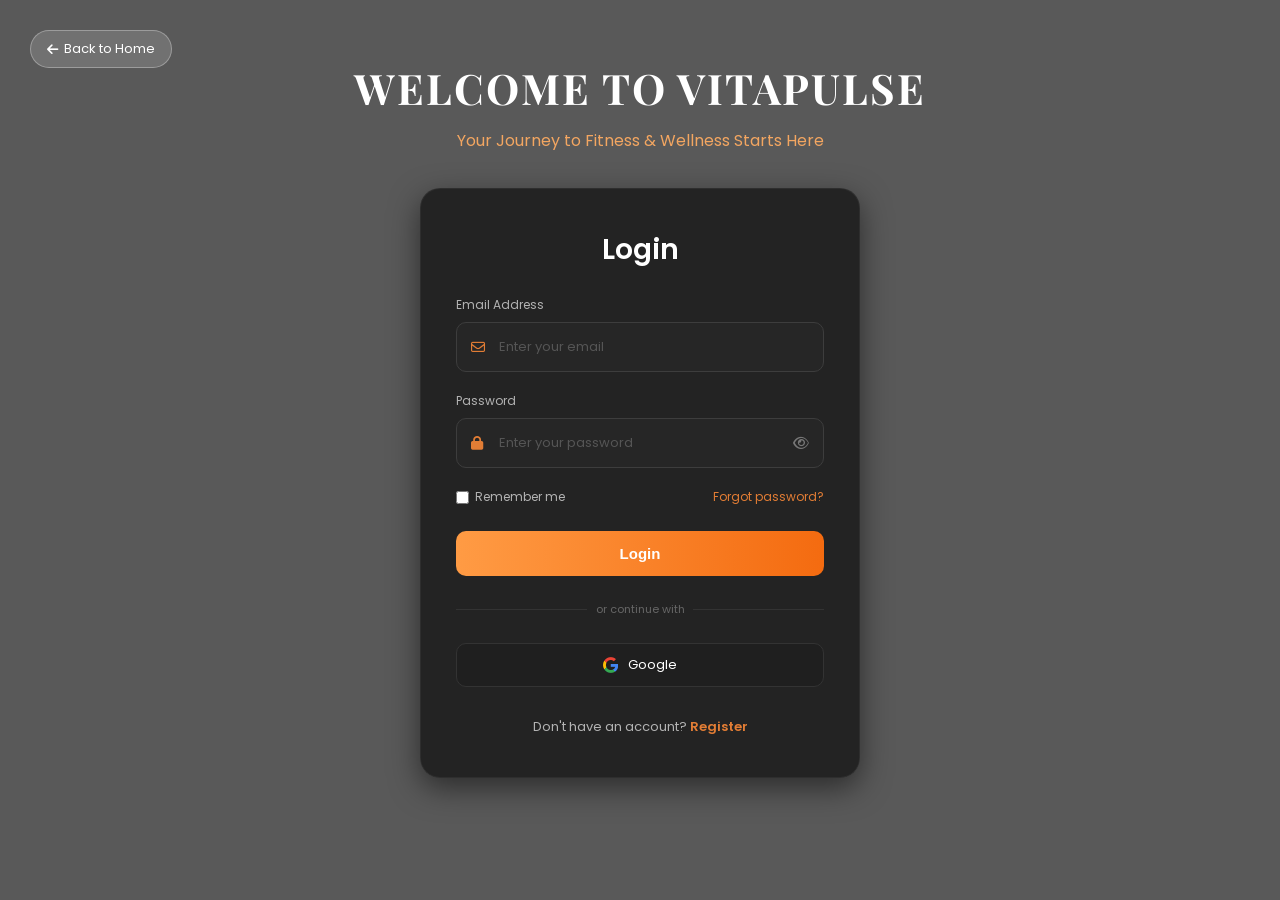
==== login.html @ b2d3cbbb "Add files via upload" ====
<!DOCTYPE html>
<html lang="en">

<head>
    <meta charset="UTF-8">
    <meta name="viewport" content="width=device-width, initial-scale=1.0">
    <title>Vitapulse Login</title>
    <link rel="preconnect" href="https://fonts.googleapis.com">
    <link rel="preconnect" href="https://fonts.gstatic.com" crossorigin>
    <link
        href="https://fonts.googleapis.com/css2?family=Playfair+Display:ital,wght@0,700;1,400&family=Poppins:wght@300;400;500;600&display=swap"
        rel="stylesheet">
    <link rel="stylesheet" href="https://cdnjs.cloudflare.com/ajax/libs/font-awesome/6.4.0/css/all.min.css">
    <link rel="stylesheet" href="style.css">
</head>

<body>

    <a href="#" class="back-btn">
        <i class="fa-solid fa-arrow-left"></i> Back to Home
    </a>

    <div class="header-container">
        <h1>Welcome to Vitapulse</h1>
        <p>Your Journey to Fitness & Wellness Starts Here</p>
    </div>

    <div class="login-card">
        <h2>Login</h2>

        <form action="#">
            <div class="form-group">
                <label for="email">Email Address</label>
                <div class="input-wrapper">
                    <i class="fa-regular fa-envelope input-icon"></i>
                    <input type="email" id="email" placeholder="Enter your email" required>
                </div>
            </div>

            <div class="form-group">
                <label for="password">Password</label>
                <div class="input-wrapper">
                    <i class="fa-solid fa-lock input-icon"></i>
                    <input type="password" id="password" placeholder="Enter your password" required>
                    <i class="fa-regular fa-eye toggle-password" id="togglePassword"></i>
                </div>
            </div>

            <div class="form-options">
                <label class="remember-me">
                    <input type="checkbox"> Remember me
                </label>
                <a href="#" class="forgot-password">Forgot password?</a>
            </div>

            <button type="submit" class="login-btn">Login</button>
        </form>

        <div class="divider">or continue with</div>

        <div class="social-login-row">
            <a href="#" class="social-btn">
                <i class="fa-brands fa-google"></i> Google
            </a>
        </div>

        <div class="signup-text">
            Don't have an account? <a href="#">Register</a>
        </div>
    </div>

    <script src="script.js"></script>
</body>

</html>
---- style.css ----
* {
    box-sizing: border-box;
    margin: 0;
    padding: 0;
}

body {
    font-family: 'Poppins', sans-serif;
    min-height: 100vh;
    display: flex;
    flex-direction: column;
    align-items: center;
    justify-content: flex-start;
    background: linear-gradient(rgba(0, 0, 0, 0.65), rgba(0, 0, 0, 0.65)), 
                url('https://images.unsplash.com/photo-1540497077202-7c8a3999166f?q=80&w=2070&auto=format&fit=crop') no-repeat center center/cover;
    padding: 40px 20px;
    position: relative;
    color: #ffffff;
}

/* Back Button */
.back-btn {
    position: absolute;
    top: 30px;
    left: 30px;
    background: rgba(255, 255, 255, 0.15);
    border: 1px solid rgba(255, 255, 255, 0.3);
    color: #ffffff;
    padding: 8px 16px;
    border-radius: 20px;
    text-decoration: none;
    font-size: 13px;
    display: flex;
    align-items: center;
    gap: 6px;
    transition: background 0.3s ease;
}

.back-btn:hover {
    background: rgba(255, 255, 255, 0.25);
}

/* Header */
.header-container {
    text-align: center;
    margin-top: 20px;
    margin-bottom: 35px;
}

.header-container h1 {
    font-family: 'Playfair Display', serif;
    font-size: 42px;
    font-weight: 700;
    text-transform: uppercase;
    letter-spacing: 2px;
    margin-bottom: 12px;
    color: #ffffff;
}

.header-container p {
    font-size: 16px;
    color: #f3a661;
    font-weight: 400;
}

/* Card */
.login-card {
    background-color: rgba(26, 26, 26, 0.85);
    backdrop-filter: blur(8px);
    width: 100%;
    max-width: 440px;
    border-radius: 20px;
    padding: 40px 35px;
    box-shadow: 0 10px 30px rgba(0, 0, 0, 0.5);
    border: 1px solid rgba(255, 255, 255, 0.05);
}

.login-card h2 {
    text-align: center;
    font-size: 28px;
    font-weight: 600;
    margin-bottom: 25px;
    color: #ffffff;
}

.form-group {
    margin-bottom: 20px;
}

.form-group label {
    display: block;
    font-size: 12px;
    color: #b3b3b3;
    margin-bottom: 8px;
    font-weight: 400;
}

.input-wrapper {
    position: relative;
    display: flex;
    align-items: center;
}

.input-wrapper i.input-icon {
    position: absolute;
    left: 15px;
    color: #e27d35;
    font-size: 14px;
}

.input-wrapper input {
    width: 100%;
    padding: 14px 15px 14px 42px;
    background-color: #262626;
    border: 1px solid #3d3d3d;
    border-radius: 10px;
    color: #ffffff;
    font-size: 13px;
    font-family: 'Poppins', sans-serif;
    outline: none;
    transition: border-color 0.3s ease;
}

.input-wrapper input:focus {
    border-color: #e27d35;
}

.input-wrapper input::placeholder {
    color: #555555;
}

.input-wrapper i.toggle-password {
    position: absolute;
    right: 15px;
    color: #777777;
    cursor: pointer;
    font-size: 14px;
}

.form-options {
    display: flex;
    justify-content: space-between;
    align-items: center;
    font-size: 12px;
    margin-bottom: 25px;
}

.remember-me {
    display: flex;
    align-items: center;
    gap: 6px;
    color: #b3b3b3;
    cursor: pointer;
}

.remember-me input {
    accent-color: #f48b29;
    cursor: pointer;
}

.forgot-password {
    color: #e27d35;
    text-decoration: none;
    transition: color 0.3s ease;
}

.forgot-password:hover {
    color: #f48b29;
}

/* Button */
.login-btn {
    width: 100%;
    padding: 14px;
    background: linear-gradient(90deg, #ff9b44, #f46b10);
    border: none;
    border-radius: 10px;
    color: #ffffff;
    font-size: 15px;
    font-weight: 600;
    cursor: pointer;
    transition: opacity 0.3s ease;
    margin-bottom: 25px;
}

.login-btn:hover {
    opacity: 0.9;
}

/* Divider */
.divider {
    display: flex;
    align-items: center;
    text-align: center;
    margin-bottom: 25px;
    color: #666666;
    font-size: 11px;
}

.divider::before, .divider::after {
    content: '';
    flex: 1;
    border-bottom: 1px solid #333333;
}

.divider:not(:empty)::before {
    margin-right: .75em;
}

.divider:not(:empty)::after {
    margin-left: .75em;
}

/* Social Login */
.social-login-row {
    display: flex;
    gap: 15px;
    margin-bottom: 30px;
}

.social-btn {
    flex: 1;
    display: flex;
    align-items: center;
    justify-content: center;
    gap: 10px;
    background-color: #1f1f1f;
    border: 1px solid #333333;
    color: #ffffff;
    padding: 11px 0;
    border-radius: 10px;
    font-size: 13px;
    cursor: pointer;
    text-decoration: none;
    transition: background 0.3s ease;
}

.social-btn:hover {
    background-color: #2b2b2b;
}

.social-btn i {
    font-size: 16px;
}

.social-btn i.fa-google {
    background: conic-gradient(from -45deg, #ea4335 110deg, #4285f4 90deg 180deg, #34a853 180deg 270deg, #fbbc05 270deg) 73% 55%/150% no-repeat;
    -webkit-background-clip: text;
    background-clip: text;
    color: transparent;
    -webkit-text-fill-color: transparent;
}

.signup-text {
    text-align: center;
    font-size: 13px;
    color: #b3b3b3;
}

.signup-text a {
    color: #e27d35;
    text-decoration: none;
    font-weight: 600;
}

.signup-text a:hover {
    color: #f48b29;
}
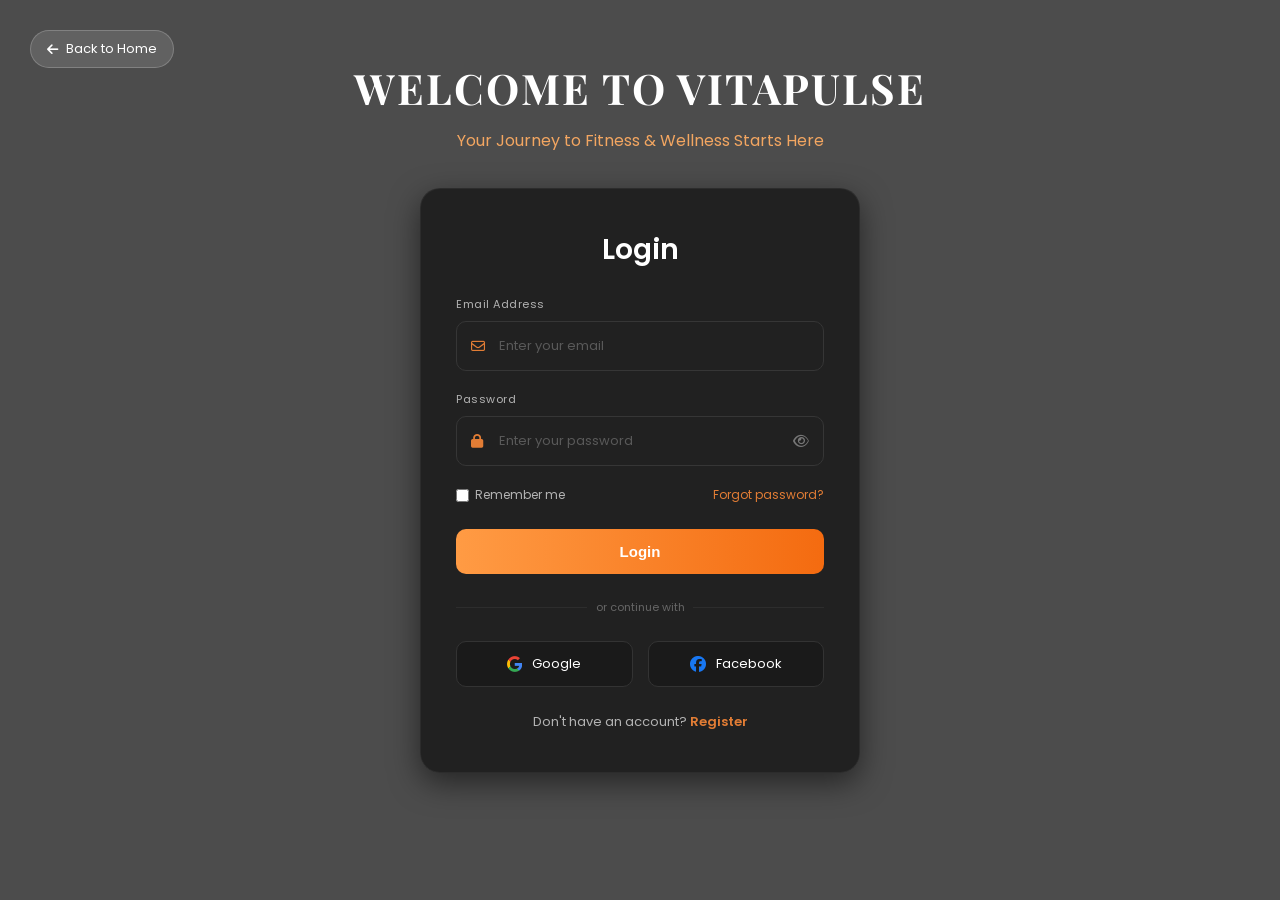
==== commit dbe414af: "Add files via upload" ====
--- a/login.html
+++ b/login.html
@@ -14,7 +14,7 @@
     <link rel="stylesheet" href="style.css">
 </head>
 
-<body>
+<body class="login-body">
 
     <a href="#" class="back-btn">
         <i class="fa-solid fa-arrow-left"></i> Back to Home
@@ -42,7 +42,7 @@
                 <div class="input-wrapper">
                     <i class="fa-solid fa-lock input-icon"></i>
                     <input type="password" id="password" placeholder="Enter your password" required>
-                    <i class="fa-regular fa-eye toggle-password" id="togglePassword"></i>
+                    <i class="fa-regular fa-eye toggle-password" id="togglePasswordLogin"></i>
                 </div>
             </div>
 
@@ -62,10 +62,13 @@
             <a href="#" class="social-btn">
                 <i class="fa-brands fa-google"></i> Google
             </a>
+            <a href="#" class="social-btn">
+                <i class="fa-brands fa-facebook"></i> Facebook
+            </a>
         </div>
 
         <div class="signup-text">
-            Don't have an account? <a href="#">Register</a>
+            Don't have an account? <a href="register.html">Register</a>
         </div>
     </div>
 
--- a/style.css
+++ b/style.css
@@ -1,3 +1,6 @@
+/* ==========================================
+   COMMON UTILITIES & RESET
+   ========================================== */
 * {
     box-sizing: border-box;
     margin: 0;
@@ -6,25 +9,29 @@
 
 body {
     font-family: 'Poppins', sans-serif;
+    color: #ffffff;
     min-height: 100vh;
+}
+
+/* Base Body Style for Login Page background styling */
+.login-body {
     display: flex;
     flex-direction: column;
     align-items: center;
     justify-content: flex-start;
-    background: linear-gradient(rgba(0, 0, 0, 0.65), rgba(0, 0, 0, 0.65)), 
-                url('https://images.unsplash.com/photo-1540497077202-7c8a3999166f?q=80&w=2070&auto=format&fit=crop') no-repeat center center/cover;
+    background: linear-gradient(rgba(0, 0, 0, 0.7), rgba(0, 0, 0, 0.7)),
+        url('https://images.unsplash.com/photo-1540497077202-7c8a3999166f?q=80&w=2070&auto=format&fit=crop') no-repeat center center/cover;
     padding: 40px 20px;
     position: relative;
-    color: #ffffff;
-}
-
-/* Back Button */
+}
+
+/* Back navigation button */
 .back-btn {
     position: absolute;
     top: 30px;
     left: 30px;
-    background: rgba(255, 255, 255, 0.15);
-    border: 1px solid rgba(255, 255, 255, 0.3);
+    background: rgba(255, 255, 255, 0.12);
+    border: 1px solid rgba(255, 255, 255, 0.2);
     color: #ffffff;
     padding: 8px 16px;
     border-radius: 20px;
@@ -32,15 +39,21 @@
     font-size: 13px;
     display: flex;
     align-items: center;
-    gap: 6px;
+    gap: 8px;
     transition: background 0.3s ease;
+    z-index: 10;
 }
 
 .back-btn:hover {
-    background: rgba(255, 255, 255, 0.25);
-}
-
-/* Header */
+    background: rgba(255, 255, 255, 0.22);
+}
+
+.register-back {
+    top: 40px;
+    left: 40px;
+}
+
+/* Headers */
 .header-container {
     text-align: center;
     margin-top: 20px;
@@ -54,7 +67,6 @@
     text-transform: uppercase;
     letter-spacing: 2px;
     margin-bottom: 12px;
-    color: #ffffff;
 }
 
 .header-container p {
@@ -63,7 +75,7 @@
     font-weight: 400;
 }
 
-/* Card */
+/* Login Card Container */
 .login-card {
     background-color: rgba(26, 26, 26, 0.85);
     backdrop-filter: blur(8px);
@@ -80,19 +92,20 @@
     font-size: 28px;
     font-weight: 600;
     margin-bottom: 25px;
-    color: #ffffff;
-}
-
+}
+
+/* Form Shared Controls UI */
 .form-group {
     margin-bottom: 20px;
 }
 
 .form-group label {
     display: block;
-    font-size: 12px;
+    font-size: 11px;
     color: #b3b3b3;
     margin-bottom: 8px;
     font-weight: 400;
+    letter-spacing: 0.5px;
 }
 
 .input-wrapper {
@@ -111,22 +124,23 @@
 .input-wrapper input {
     width: 100%;
     padding: 14px 15px 14px 42px;
-    background-color: #262626;
-    border: 1px solid #3d3d3d;
+    background-color: #212121;
+    border: 1px solid #363636;
     border-radius: 10px;
     color: #ffffff;
     font-size: 13px;
     font-family: 'Poppins', sans-serif;
     outline: none;
-    transition: border-color 0.3s ease;
+    transition: border-color 0.3s ease, background 0.3s ease;
 }
 
 .input-wrapper input:focus {
     border-color: #e27d35;
+    background-color: #1a1a1a;
 }
 
 .input-wrapper input::placeholder {
-    color: #555555;
+    color: #595959;
 }
 
 .input-wrapper i.toggle-password {
@@ -168,7 +182,7 @@
     color: #f48b29;
 }
 
-/* Button */
+/* Auth action button Orange gradient */
 .login-btn {
     width: 100%;
     padding: 14px;
@@ -179,15 +193,23 @@
     font-size: 15px;
     font-weight: 600;
     cursor: pointer;
-    transition: opacity 0.3s ease;
+    transition: opacity 0.3s ease, transform 0.2s ease;
     margin-bottom: 25px;
+    display: flex;
+    justify-content: center;
+    align-items: center;
+    gap: 8px;
 }
 
 .login-btn:hover {
-    opacity: 0.9;
-}
-
-/* Divider */
+    opacity: 0.92;
+}
+
+.login-btn:active {
+    transform: scale(0.99);
+}
+
+/* Decorative Or divider line */
 .divider {
     display: flex;
     align-items: center;
@@ -197,10 +219,11 @@
     font-size: 11px;
 }
 
-.divider::before, .divider::after {
+.divider::before,
+.divider::after {
     content: '';
     flex: 1;
-    border-bottom: 1px solid #333333;
+    border-bottom: 1px solid #2d2d2d;
 }
 
 .divider:not(:empty)::before {
@@ -211,11 +234,11 @@
     margin-left: .75em;
 }
 
-/* Social Login */
+/* OAuth Buttons Row */
 .social-login-row {
     display: flex;
     gap: 15px;
-    margin-bottom: 30px;
+    margin-bottom: 25px;
 }
 
 .social-btn {
@@ -224,10 +247,10 @@
     align-items: center;
     justify-content: center;
     gap: 10px;
-    background-color: #1f1f1f;
+    background-color: #1a1a1a;
     border: 1px solid #333333;
     color: #ffffff;
-    padding: 11px 0;
+    padding: 12px 0;
     border-radius: 10px;
     font-size: 13px;
     cursor: pointer;
@@ -236,7 +259,7 @@
 }
 
 .social-btn:hover {
-    background-color: #2b2b2b;
+    background-color: #262626;
 }
 
 .social-btn i {
@@ -251,6 +274,10 @@
     -webkit-text-fill-color: transparent;
 }
 
+.social-btn i.fa-facebook {
+    color: #1877f2;
+}
+
 .signup-text {
     text-align: center;
     font-size: 13px;
@@ -265,4 +292,418 @@
 
 .signup-text a:hover {
     color: #f48b29;
+}
+
+
+/* ==========================================
+   REGISTER PAGE SPECIFIC SIDE SPLIT
+   ========================================== */
+.register-body {
+    background-color: #0c0d0c;
+}
+
+.split-container {
+    display: flex;
+    width: 100%;
+    min-height: 100vh;
+}
+
+/* --- LEFT SIDE: THE BRANDING SCREEN --- */
+.left-side {
+    flex: 1.1;
+    background: linear-gradient(rgba(0, 0, 0, 0.7), rgba(0, 0, 0, 0.7)),
+        url('https://images.unsplash.com/photo-1540497077202-7c8a3999166f?q=80&w=2070') no-repeat center center/cover;
+    padding: 60px;
+    display: flex;
+    flex-direction: column;
+    justify-content: center;
+    border-right: 1px solid #1a1a1a;
+}
+
+.brand-logo {
+    font-size: 24px;
+    font-weight: 600;
+    display: flex;
+    align-items: center;
+    gap: 10px;
+    margin-bottom: 45px;
+    letter-spacing: 0.5px;
+}
+
+.brand-logo i {
+    color: #10b981;
+}
+
+.premium-tag {
+    color: #10b981;
+    background: rgba(16, 185, 129, 0.12);
+    border: 1px solid rgba(16, 185, 129, 0.2);
+    font-size: 11px;
+    font-weight: 600;
+    letter-spacing: 1px;
+    padding: 5px 12px;
+    border-radius: 20px;
+    width: fit-content;
+    margin-bottom: 25px;
+}
+
+.main-heading {
+    font-family: 'Playfair Display', serif;
+    font-size: 46px;
+    line-height: 1.2;
+    font-weight: 700;
+    margin-bottom: 18px;
+}
+
+.gradient-text {
+    background: linear-gradient(90deg, #10b981, #f59e0b);
+    -webkit-background-clip: text;
+    background-clip: text;
+    color: transparent;
+    -webkit-text-fill-color: transparent;
+}
+
+.description {
+    color: #a3a3a3;
+    font-size: 14.5px;
+    line-height: 1.6;
+    margin-bottom: 30px;
+    max-width: 540px;
+}
+
+.features-list {
+    list-style: none;
+    display: flex;
+    flex-direction: column;
+    gap: 12px;
+    margin-bottom: 35px;
+}
+
+.features-list li {
+    font-size: 14px;
+    color: #e5e5e5;
+    display: flex;
+    align-items: center;
+    gap: 10px;
+}
+
+.features-list li i {
+    color: #10b981;
+    font-size: 16px;
+}
+
+.pulse-divider {
+    width: 100%;
+    max-width: 500px;
+    margin-bottom: 35px;
+}
+
+.pulse-svg {
+    width: 100%;
+    height: 40px;
+}
+
+/* Summarized Info cards */
+.feature-cards {
+    display: flex;
+    gap: 15px;
+    margin-bottom: 45px;
+}
+
+.feat-card {
+    background: rgba(255, 255, 255, 0.03);
+    border: 1px solid rgba(255, 255, 255, 0.05);
+    border-radius: 12px;
+    padding: 16px;
+    flex: 1;
+    display: flex;
+    flex-direction: column;
+    gap: 8px;
+}
+
+.feat-icon-box {
+    width: 32px;
+    height: 32px;
+    border-radius: 8px;
+    display: flex;
+    align-items: center;
+    justify-content: center;
+    font-size: 14px;
+}
+
+.green-icon {
+    background: rgba(16, 185, 129, 0.15);
+    color: #10b981;
+}
+
+.orange-icon {
+    background: rgba(245, 158, 11, 0.15);
+    color: #f59e0b;
+}
+
+.purple-icon {
+    background: rgba(139, 92, 246, 0.15);
+    color: #8b5cf6;
+}
+
+.feat-card h4 {
+    font-size: 13.5px;
+    font-weight: 600;
+}
+
+.feat-card p {
+    font-size: 11px;
+    color: #737373;
+    line-height: 1.4;
+}
+
+/* Dashboard Mini Metric rows */
+.stats-row {
+    display: grid;
+    grid-template-columns: repeat(4, 1fr);
+    gap: 12px;
+}
+
+.stat-box {
+    background: rgba(255, 255, 255, 0.02);
+    border: 1px solid rgba(255, 255, 255, 0.04);
+    border-radius: 10px;
+    padding: 12px;
+    display: flex;
+    flex-direction: column;
+    gap: 6px;
+}
+
+.stat-label {
+    font-size: 10.5px;
+    color: #a3a3a3;
+    display: flex;
+    align-items: center;
+    gap: 6px;
+}
+
+.stat-label i {
+    font-size: 11px;
+}
+
+.stat-value {
+    font-size: 15px;
+    font-weight: 600;
+}
+
+.stat-value small {
+    font-size: 10px;
+    color: #737373;
+    font-weight: 400;
+}
+
+.stat-bar {
+    width: 100%;
+    height: 3px;
+    background: rgba(255, 255, 255, 0.06);
+    border-radius: 2px;
+    overflow: hidden;
+}
+
+.bar-fill {
+    height: 100%;
+    border-radius: 2px;
+}
+
+.red-stat .stat-label i {
+    color: #ef4444;
+}
+
+.red-stat .bar-fill {
+    background: #ef4444;
+}
+
+.orange-stat .stat-label i {
+    color: #f59e0b;
+}
+
+.orange-stat .bar-fill {
+    background: #f59e0b;
+}
+
+.green-stat .stat-label i {
+    color: #10b981;
+}
+
+.green-stat .bar-fill {
+    background: #10b981;
+}
+
+.purple-stat .stat-label i {
+    color: #8b5cf6;
+}
+
+.purple-stat .bar-fill {
+    background: #8b5cf6;
+}
+
+
+/* --- RIGHT SIDE: REGISTER FORM --- */
+.right-side {
+    flex: 0.9;
+    background-color: #0d0d0d;
+    padding: 60px 80px;
+    display: flex;
+    flex-direction: column;
+    justify-content: center;
+    position: relative;
+    border-left: 1px solid rgba(255, 255, 255, 0.02);
+}
+
+.register-form-container {
+    max-width: 440px;
+    width: 100%;
+    margin: 0 auto;
+}
+
+.free-plan-tag {
+    color: #10b981;
+    font-size: 11px;
+    font-weight: 600;
+    letter-spacing: 1.5px;
+    display: inline-block;
+    margin-bottom: 10px;
+}
+
+.right-side h2 {
+    font-size: 32px;
+    font-weight: 700;
+    margin-bottom: 6px;
+    letter-spacing: -0.5px;
+}
+
+.right-side p.subtitle {
+    font-size: 13.5px;
+    color: #737373;
+    margin-bottom: 30px;
+}
+
+.form-row {
+    display: flex;
+    gap: 15px;
+}
+
+.form-row .form-group {
+    flex: 1;
+}
+
+.right-side .form-group label {
+    font-size: 10px;
+    color: #888888;
+    margin-bottom: 6px;
+    font-weight: 600;
+}
+
+.right-side .input-wrapper input {
+    padding: 13px 15px 13px 42px;
+    background-color: rgba(255, 255, 255, 0.02);
+    border: 1px solid #242424;
+    border-radius: 8px;
+    font-size: 12.5px;
+}
+
+.right-side .input-wrapper input:focus {
+    border-color: #f47d20;
+    background-color: #111111;
+}
+
+.register-terms {
+    margin-top: -8px;
+    margin-bottom: 22px;
+    justify-content: flex-start;
+}
+
+.register-terms .remember-me {
+    font-size: 11px;
+    color: #737373;
+}
+
+.register-terms .remember-me a {
+    color: #10b981;
+    text-decoration: none;
+}
+
+.register-terms .remember-me a:hover {
+    text-decoration: underline;
+}
+
+.submit-register-btn {
+    padding: 15px;
+    border-radius: 8px;
+    margin-bottom: 22px;
+    background: linear-gradient(90deg, #f97316, #ea580c);
+    box-shadow: 0 4px 15px rgba(249, 115, 22, 0.25);
+    font-size: 14px;
+}
+
+.submit-register-btn:hover {
+    box-shadow: 0 6px 20px rgba(249, 115, 22, 0.35);
+}
+
+.submit-register-btn .arrow-right {
+    font-size: 10px;
+    margin-left: 2px;
+}
+
+.orange-link {
+    color: #ea580c !important;
+}
+
+.orange-link:hover {
+    color: #f97316 !important;
+}
+
+/* Security badges footer */
+.security-badges {
+    display: flex;
+    justify-content: space-between;
+    align-items: center;
+    margin-top: 35px;
+    border-top: 1px solid rgba(255, 255, 255, 0.03);
+    padding-top: 20px;
+}
+
+.security-badges span {
+    font-size: 10px;
+    color: #666666;
+    display: flex;
+    align-items: center;
+    gap: 6px;
+}
+
+.security-badges span i {
+    font-size: 6px;
+}
+
+.ssl-dot {
+    color: #10b981;
+}
+
+.members-dot {
+    color: #3b82f6;
+}
+
+.hipaa-dot {
+    color: #8b5cf6;
+}
+
+/* Responsiveness breakpoints for small viewports */
+@media (max-width: 1200px) {
+    .split-container {
+        display: block;
+    }
+
+    .left-side {
+        display: none;
+    }
+
+    .right-side {
+        padding: 80px 40px;
+        min-height: 100vh;
+    }
 }
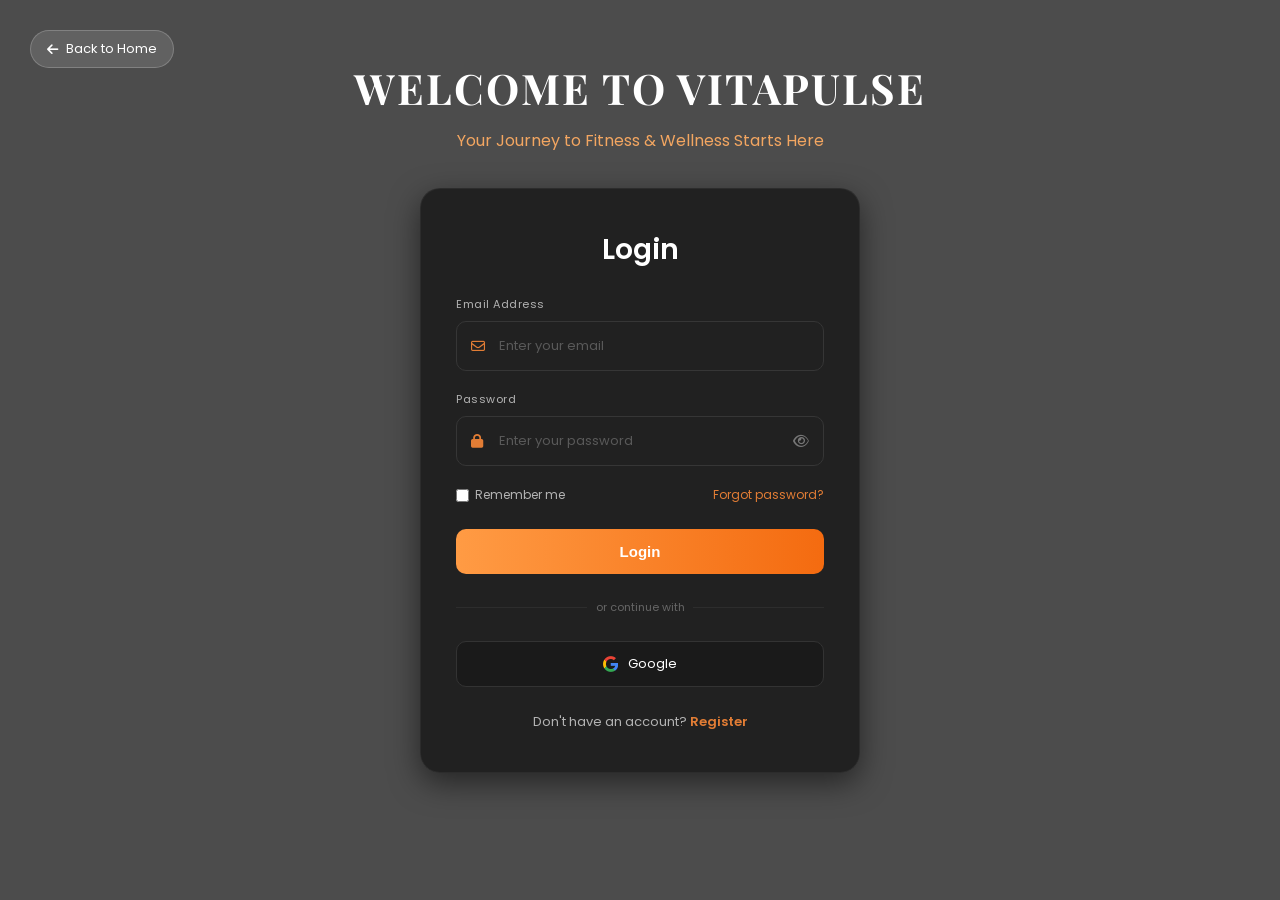
==== commit b88e0527: "Update login.html" ====
--- a/login.html
+++ b/login.html
@@ -62,9 +62,7 @@
             <a href="#" class="social-btn">
                 <i class="fa-brands fa-google"></i> Google
             </a>
-            <a href="#" class="social-btn">
-                <i class="fa-brands fa-facebook"></i> Facebook
-            </a>
+            
         </div>
 
         <div class="signup-text">
@@ -75,4 +73,4 @@
     <script src="script.js"></script>
 </body>
 
-</html>+</html>
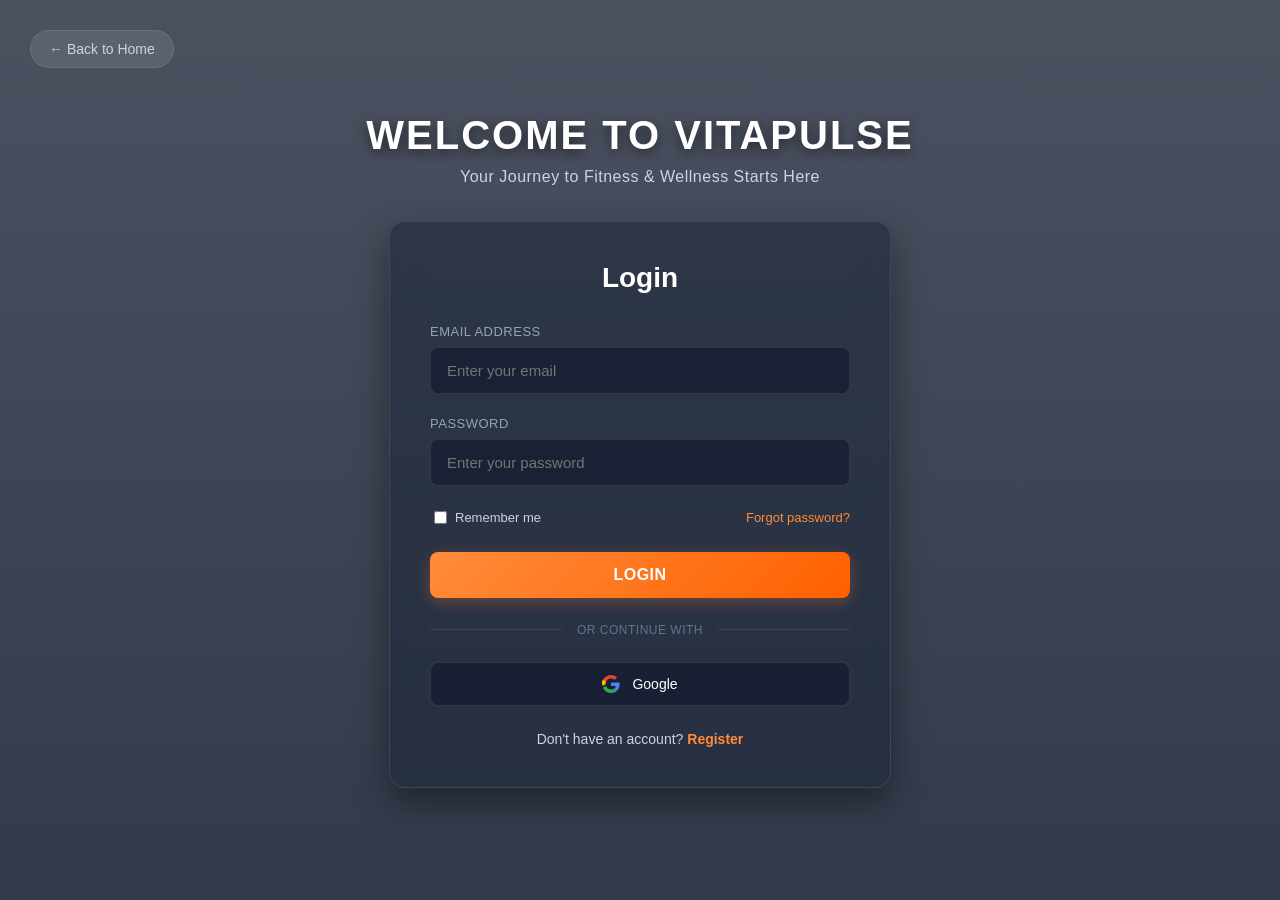
==== commit 40b373f7: "Add files via upload front end" ====
--- a/login.html
+++ b/login.html
@@ -4,24 +4,248 @@
 <head>
     <meta charset="UTF-8">
     <meta name="viewport" content="width=device-width, initial-scale=1.0">
-    <title>Vitapulse Login</title>
-    <link rel="preconnect" href="https://fonts.googleapis.com">
-    <link rel="preconnect" href="https://fonts.gstatic.com" crossorigin>
-    <link
-        href="https://fonts.googleapis.com/css2?family=Playfair+Display:ital,wght@0,700;1,400&family=Poppins:wght@300;400;500;600&display=swap"
-        rel="stylesheet">
-    <link rel="stylesheet" href="https://cdnjs.cloudflare.com/ajax/libs/font-awesome/6.4.0/css/all.min.css">
-    <link rel="stylesheet" href="style.css">
+    <title>Welcome to VitaPulse - Login</title>
+    <style>
+        body {
+            margin: 0;
+            font-family: 'Segoe UI', Arial, sans-serif;
+            /* Soft dark overlay over a premium gym background */
+            background: linear-gradient(rgba(15, 23, 42, 0.75), rgba(15, 23, 42, 0.85)),
+                url('https://images.unsplash.com/photo-1540497077202-7c8a3999166f?q=80&w=1470&auto=format&fit=crop') no-repeat center center fixed;
+            background-size: cover;
+            color: #fff;
+            min-height: 100vh;
+            display: flex;
+            flex-direction: column;
+            justify-content: center;
+            align-items: center;
+            box-sizing: border-box;
+            padding: 20px;
+        }
+
+        .back-home {
+            position: absolute;
+            top: 30px;
+            left: 30px;
+            background: rgba(255, 255, 255, 0.1);
+            backdrop-filter: blur(8px);
+            -webkit-backdrop-filter: blur(8px);
+            border: 1px solid rgba(255, 255, 255, 0.1);
+            color: #cbd5e1;
+            padding: 10px 18px;
+            border-radius: 20px;
+            text-decoration: none;
+            font-size: 14px;
+            transition: all 0.3s ease;
+        }
+
+        .back-home:hover {
+            background: rgba(255, 255, 255, 0.2);
+            color: #fff;
+        }
+
+        .brand-header {
+            text-align: center;
+            margin-bottom: 35px;
+        }
+
+        .brand-header h1 {
+            font-size: 40px;
+            text-transform: uppercase;
+            letter-spacing: 2px;
+            margin: 0 0 10px 0;
+            text-shadow: 0 4px 12px rgba(0, 0, 0, 0.5);
+        }
+
+        .brand-header p {
+            color: #cbd5e1;
+            margin: 0;
+            font-size: 16px;
+            letter-spacing: 0.5px;
+        }
+
+        /* Glassmorphism Login Container */
+        .login-card {
+            background: rgba(30, 41, 59, 0.6);
+            backdrop-filter: blur(16px);
+            -webkit-backdrop-filter: blur(16px);
+            border: 1px solid rgba(255, 255, 255, 0.1);
+            border-radius: 16px;
+            width: 100%;
+            max-width: 420px;
+            padding: 40px;
+            box-shadow: 0 15px 35px rgba(0, 0, 0, 0.4);
+        }
+
+        .login-card h2 {
+            text-align: center;
+            font-size: 28px;
+            margin: 0 0 30px 0;
+            font-weight: 700;
+        }
+
+        .form-group {
+            margin-bottom: 22px;
+        }
+
+        .form-group label {
+            display: block;
+            font-size: 13px;
+            color: #94a3b8;
+            margin-bottom: 8px;
+            text-transform: uppercase;
+            letter-spacing: 0.5px;
+        }
+
+        .input-wrapper {
+            position: relative;
+        }
+
+        .input-wrapper input {
+            width: 100%;
+            padding: 14px 16px;
+            background: rgba(15, 23, 42, 0.6);
+            border: 1px solid rgba(255, 255, 255, 0.1);
+            border-radius: 8px;
+            color: #fff;
+            font-size: 15px;
+            outline: none;
+            box-sizing: border-box;
+            transition: all 0.3s ease;
+        }
+
+        .input-wrapper input:focus {
+            border-color: #ff8c3b;
+            background: rgba(15, 23, 42, 0.8);
+            box-shadow: 0 0 8px rgba(255, 140, 59, 0.2);
+        }
+
+        .form-options {
+            display: flex;
+            justify-content: space-between;
+            align-items: center;
+            font-size: 13px;
+            margin-bottom: 25px;
+        }
+
+        .remember-me {
+            display: flex;
+            align-items: center;
+            color: #cbd5e1;
+            cursor: pointer;
+        }
+
+        .remember-me input {
+            margin-right: 8px;
+            accent-color: #ff8c3b;
+        }
+
+        .forgot-pwd {
+            color: #ff8c3b;
+            text-decoration: none;
+            transition: color 0.3s;
+        }
+
+        .forgot-pwd:hover {
+            color: #ff9e59;
+        }
+
+        .btn-submit {
+            width: 100%;
+            padding: 14px;
+            background: linear-gradient(135deg, #ff8c3b, #ff6000);
+            border: none;
+            border-radius: 8px;
+            color: #fff;
+            font-size: 16px;
+            font-weight: bold;
+            cursor: pointer;
+            text-transform: uppercase;
+            letter-spacing: 0.5px;
+            transition: all 0.3s ease;
+            box-shadow: 0 4px 15px rgba(255, 122, 47, 0.3);
+        }
+
+        .btn-submit:hover {
+            background: linear-gradient(135deg, #ff9e59, #ff741a);
+            box-shadow: 0 6px 20px rgba(255, 122, 47, 0.45);
+            transform: translateY(-2px);
+        }
+
+        .divider {
+            display: flex;
+            align-items: center;
+            text-align: center;
+            margin: 25px 0;
+            color: #64748b;
+            font-size: 12px;
+            text-transform: uppercase;
+            letter-spacing: 0.5px;
+        }
+
+        .divider::before,
+        .divider::after {
+            content: '';
+            flex: 1;
+            border-bottom: 1px solid rgba(255, 255, 255, 0.1);
+        }
+
+        .divider:not(:empty)::before {
+            margin-right: 15px;
+        }
+
+        .divider:not(:empty)::after {
+            margin-left: 15px;
+        }
+
+        /* Social Login Button: Single Google Option */
+        .google-btn {
+            width: 100%;
+            padding: 12px;
+            background: rgba(15, 23, 42, 0.6);
+            border: 1px solid rgba(255, 255, 255, 0.1);
+            border-radius: 8px;
+            color: #fff;
+            font-size: 14px;
+            font-weight: 500;
+            cursor: pointer;
+            display: flex;
+            align-items: center;
+            justify-content: center;
+            gap: 12px;
+            transition: all 0.3s ease;
+        }
+
+        .google-btn:hover {
+            background: rgba(30, 41, 59, 0.8);
+            border-color: rgba(255, 255, 255, 0.2);
+        }
+
+        .footer-text {
+            text-align: center;
+            margin-top: 25px;
+            font-size: 14px;
+            color: #cbd5e1;
+        }
+
+        .footer-text a {
+            color: #ff8c3b;
+            text-decoration: none;
+            font-weight: bold;
+        }
+
+        .footer-text a:hover {
+            text-decoration: underline;
+        }
+    </style>
 </head>
 
-<body class="login-body">
-
-    <a href="#" class="back-btn">
-        <i class="fa-solid fa-arrow-left"></i> Back to Home
-    </a>
-
-    <div class="header-container">
-        <h1>Welcome to Vitapulse</h1>
+<body>
+
+    <a href="index.html" class="back-home">← Back to Home</a>
+
+    <div class="brand-header">
+        <h1>Welcome to VitaPulse</h1>
         <p>Your Journey to Fitness & Wellness Starts Here</p>
     </div>
 
@@ -32,7 +256,6 @@
             <div class="form-group">
                 <label for="email">Email Address</label>
                 <div class="input-wrapper">
-                    <i class="fa-regular fa-envelope input-icon"></i>
                     <input type="email" id="email" placeholder="Enter your email" required>
                 </div>
             </div>
@@ -40,9 +263,7 @@
             <div class="form-group">
                 <label for="password">Password</label>
                 <div class="input-wrapper">
-                    <i class="fa-solid fa-lock input-icon"></i>
                     <input type="password" id="password" placeholder="Enter your password" required>
-                    <i class="fa-regular fa-eye toggle-password" id="togglePasswordLogin"></i>
                 </div>
             </div>
 
@@ -50,27 +271,33 @@
                 <label class="remember-me">
                     <input type="checkbox"> Remember me
                 </label>
-                <a href="#" class="forgot-password">Forgot password?</a>
+                <a href="#" class="forgot-pwd">Forgot password?</a>
             </div>
 
-            <button type="submit" class="login-btn">Login</button>
+            <button type="submit" class="btn-submit">Login</button>
         </form>
 
         <div class="divider">or continue with</div>
 
-        <div class="social-login-row">
-            <a href="#" class="social-btn">
-                <i class="fa-brands fa-google"></i> Google
-            </a>
-            
-        </div>
-
-        <div class="signup-text">
+        <button class="google-btn">
+            <svg width="18" height="18" viewBox="0 0 48 48">
+                <path fill="#EA4335"
+                    d="M24 9.5c3.54 0 6.71 1.22 9.21 3.6l6.85-6.85C35.9 2.38 30.47 0 24 0 14.62 0 6.51 5.38 2.56 13.22l7.98 6.19C12.43 13.72 17.74 9.5 24 9.5z" />
+                <path fill="#4285F4"
+                    d="M46.98 24.55c0-1.57-.15-3.09-.38-4.55H24v9.02h12.94c-.58 2.96-2.26 5.48-4.78 7.18l7.73 6c4.51-4.18 7.09-10.36 7.09-17.65z" />
+                <path fill="#FBBC05"
+                    d="M10.54 28.55c-1.16-3.42-1.16-7.14 0-10.55l-7.98-6.19C-.92 16.46-.92 24.1 2.56 29.37l7.98-6.19c-.35-.27-.67-.54-.95-.82v-.01z" />
+                <path fill="#34A853"
+                    d="M24 48c6.48 0 11.93-2.13 15.89-5.81l-7.73-6c-2.15 1.45-4.92 2.3-8.16 2.3-6.26 0-11.57-4.22-13.47-9.91l-7.98 6.19C6.51 42.62 14.62 48 24 48z" />
+            </svg>
+            Google
+        </button>
+
+        <div class="footer-text">
             Don't have an account? <a href="register.html">Register</a>
         </div>
     </div>
 
-    <script src="script.js"></script>
 </body>
 
-</html>
+</html>
